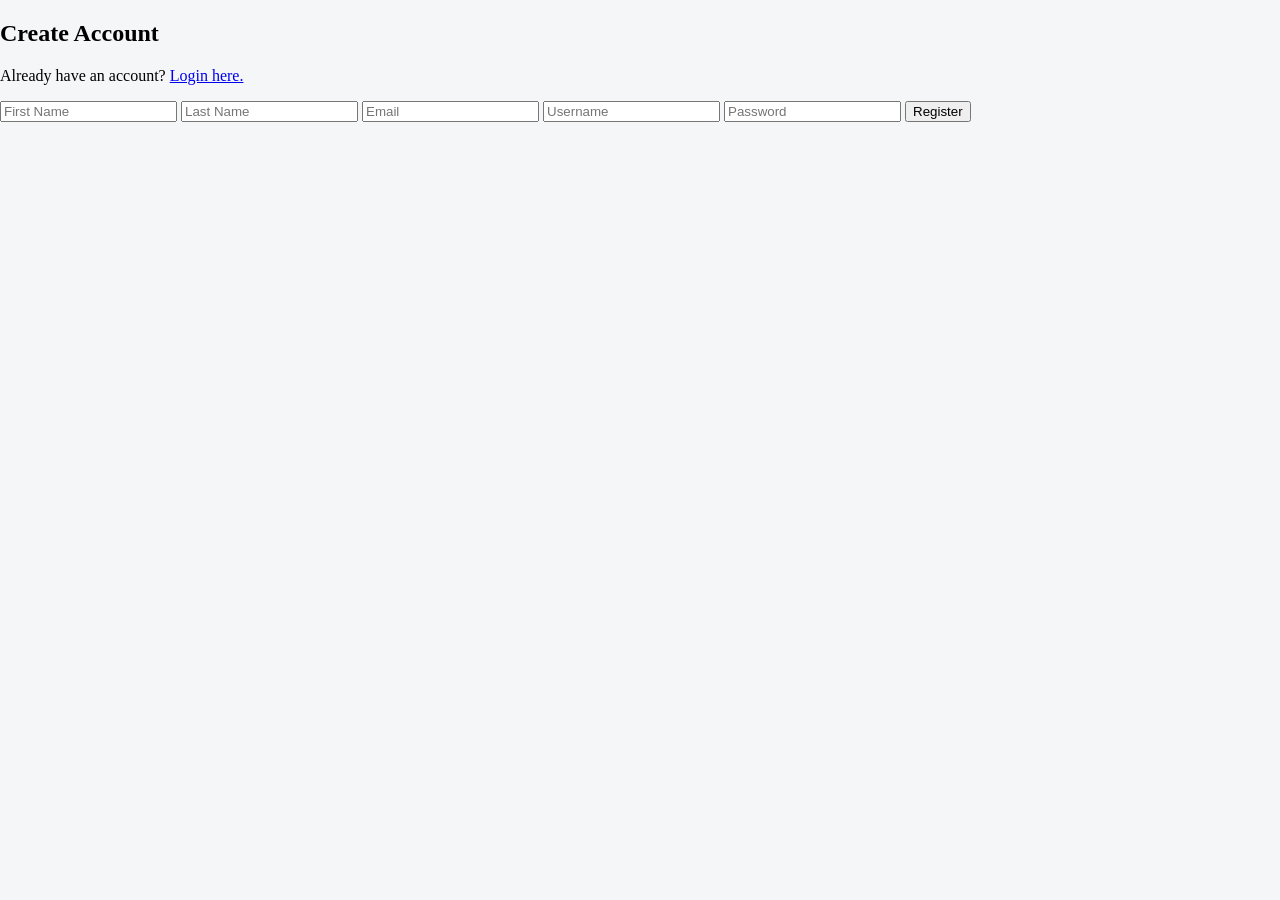
==== frontend/register.html @ a900df8d "register page." ====
<!DOCTYPE html>
<html>

<head>
    <title>TrackHire - Register</title>

    <link rel="stylesheet" href="css/style.css">

    <!-- Google Font -->
    <link href="https://fonts.googleapis.com/css2?family=Inter:wght@300;400;600&display=swap" rel="stylesheet">
</head>

<body>

    <div class="login-container">

        <h2>Create Account</h2>

        <p class="signup-text">
            Already have an account?
            <a href="index.html" class="signup-link">Login here.</a>
        </p>

        <input id="firstName" placeholder="First Name">
        <input id="lastName" placeholder="Last Name">
        <input id="email" placeholder="Email">
        <input id="username" placeholder="Username">
        <input id="password" type="password" placeholder="Password">

        <button class="login-btn" onclick="register()">Register</button>

    </div>

    <script src="js/register.js"></script>

</body>

</html>
---- frontend/css/style.css ----
body {
    font-family: 'Roboto';
    background-color: #f4f6f8;
    margin: 0;
}

h1 {
    font-size: 48px;
    margin-left: 80px;
    margin-top: 40px;
    color: #292536;
}

.card {
    width: 580px;
    height: 480px;

    background-color: #292536;

    margin: auto;
    margin-top: 120px;
    border-radius: 20px;
    display: flex;
    flex-direction: column;
    align-items: center;
    padding-top: 40px;
}

.card h2 {
    font-weight: 400;
    margin-bottom: 40px;
    color: #f4f6f8;
}

.card input {
    width: 70%;
    padding: 12px;

    border: none;
    border-radius: 8px;

    margin-bottom: 20px;
}

.card button {

    width: 75%;
    padding: 12px;

    border: none;
    border-radius: 10px;

    background: #2d72d9;
    color: #292536;

    cursor: pointer;
    background-color: #f4f6f8;
}

.card p {
    font-size: 14px;
    color: #f4f6f8;
}

.card .sub-btn {
    background: none;
    border: none;
    padding: 0;

    color: #7aa2ff;
    font-size: 14px;

    text-decoration: underline;
    cursor: pointer;
    display: inline;
    width: auto;
}
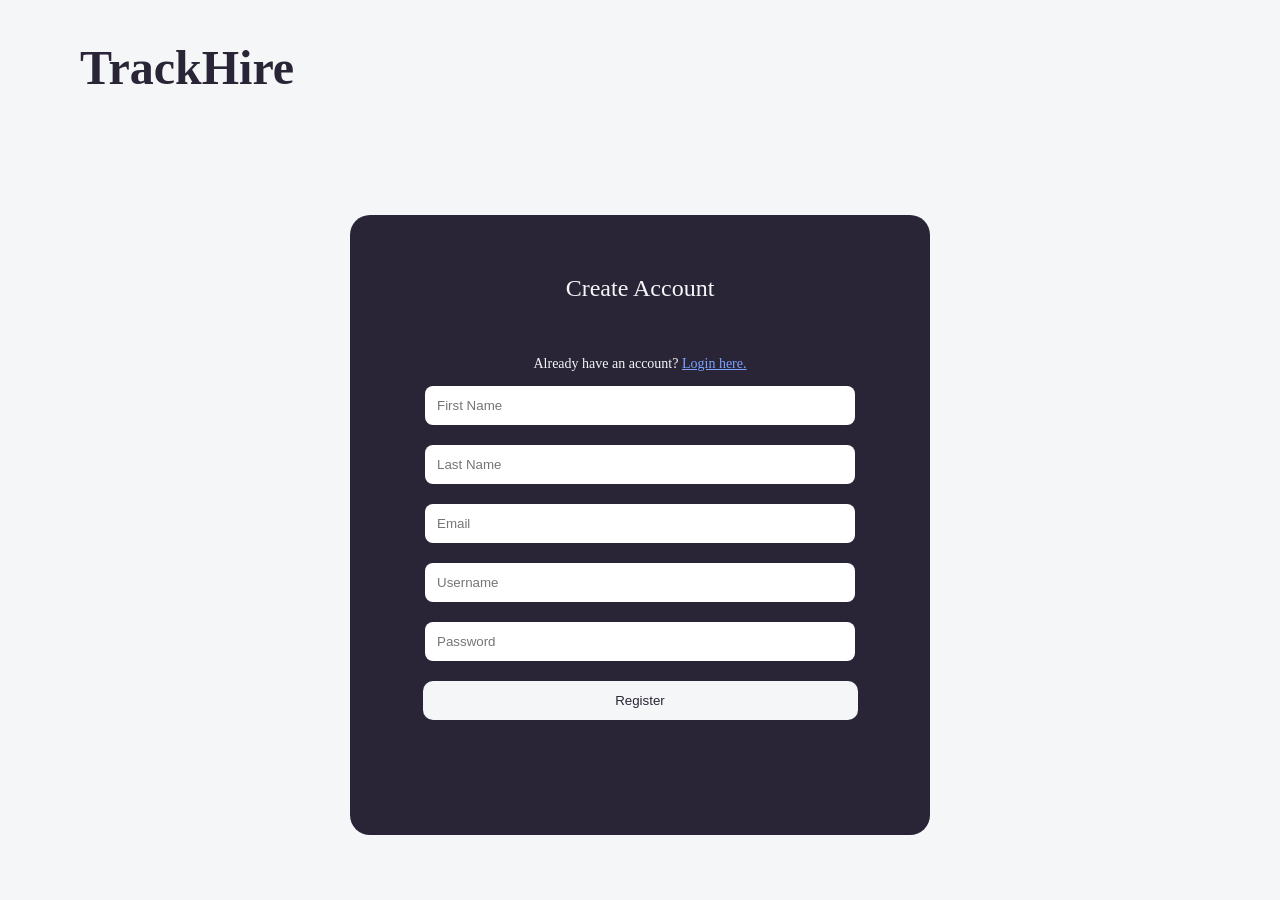
==== commit 116936ac: "ui edits" ====
--- a/frontend/register.html
+++ b/frontend/register.html
@@ -4,7 +4,7 @@
 <head>
     <title>TrackHire - Register</title>
 
-    <link rel="stylesheet" href="css/style.css">
+    <link rel="stylesheet" href="css/registerPage.css">
 
     <!-- Google Font -->
     <link href="https://fonts.googleapis.com/css2?family=Inter:wght@300;400;600&display=swap" rel="stylesheet">
@@ -12,7 +12,9 @@
 
 <body>
 
-    <div class="login-container">
+    <h1>TrackHire</h1>
+
+    <div class="register-container">
 
         <h2>Create Account</h2>
 
--- a/frontend/css/registerPage.css
+++ b/frontend/css/registerPage.css
@@ -0,0 +1,71 @@
+body {
+    font-family: 'Roboto';
+    background-color: #f4f6f8;
+    margin: 0;
+}
+
+
+h1 {
+    font-size: 48px;
+    margin-left: 80px;
+    margin-top: 40px;
+    color: #292536;
+}
+
+
+.register-container {
+    width: 580px;
+    height: 580px;
+
+    background-color: #292536;
+
+    margin: auto;
+    margin-top: 120px;
+    border-radius: 20px;
+    display: flex;
+    flex-direction: column;
+    align-items: center;
+    padding-top: 40px;
+}
+
+.register-container h2 {
+    font-weight: 400;
+    margin-bottom: 40px;
+    color: #f4f6f8;
+}
+
+.register-container input {
+    width: 70%;
+    padding: 12px;
+
+    border: none;
+    border-radius: 8px;
+
+    margin-bottom: 20px;
+}
+
+.register-container button {
+
+    width: 75%;
+    padding: 12px;
+
+    border: none;
+    border-radius: 10px;
+
+    background: #2d72d9;
+    color: #292536;
+
+    cursor: pointer;
+    background-color: #f4f6f8;
+}
+
+.register-container p {
+    font-size: 14px;
+    color: #f4f6f8;
+}
+
+.register-container .signup-link {
+    font-size: 14px;
+    color: #7aa2ff;
+}
+
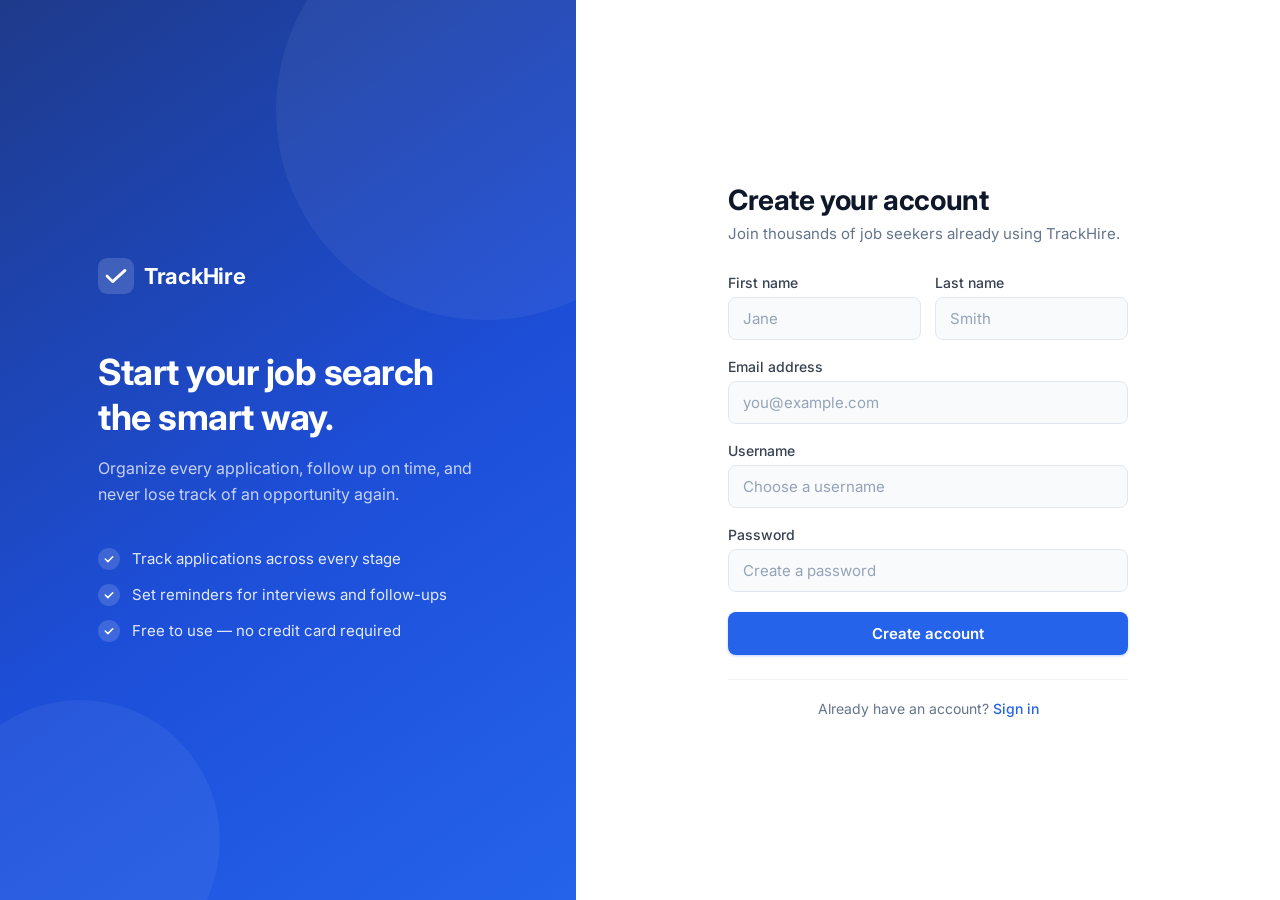
==== commit e61731ed: "Updated the UI and created the SQL file." ====
--- a/frontend/register.html
+++ b/frontend/register.html
@@ -1,35 +1,131 @@
 <!DOCTYPE html>
-<html>
+<html lang="en">
 
 <head>
-    <title>TrackHire - Register</title>
-
+    <meta charset="UTF-8">
+    <meta name="viewport" content="width=device-width, initial-scale=1.0">
+    <title>Create Account — TrackHire</title>
     <link rel="stylesheet" href="css/registerPage.css">
-
-    <!-- Google Font -->
-    <link href="https://fonts.googleapis.com/css2?family=Inter:wght@300;400;600&display=swap" rel="stylesheet">
+    <link rel="preconnect" href="https://fonts.googleapis.com">
+    <link rel="preconnect" href="https://fonts.gstatic.com" crossorigin>
+    <link href="https://fonts.googleapis.com/css2?family=Inter:wght@400;500;600;700&display=swap" rel="stylesheet">
 </head>
 
 <body>
 
-    <h1>TrackHire</h1>
+    <div class="page-wrapper">
 
-    <div class="register-container">
+        <!-- Left branding panel -->
+        <div class="brand-panel">
+            <div class="brand-content">
+                <div class="logo">
+                    <svg class="logo-icon" viewBox="0 0 32 32" fill="none" xmlns="http://www.w3.org/2000/svg">
+                        <rect width="32" height="32" rx="8" fill="white" fill-opacity="0.15"/>
+                        <path d="M8 16l5 5 11-10" stroke="white" stroke-width="2.5" stroke-linecap="round" stroke-linejoin="round"/>
+                    </svg>
+                    <span class="logo-text">TrackHire</span>
+                </div>
+                <div class="brand-headline">
+                    <h1>Start your job search<br>the smart way.</h1>
+                    <p>Organize every application, follow up on time, and never lose track of an opportunity again.</p>
+                </div>
+                <ul class="feature-list">
+                    <li>
+                        <span class="feature-icon">
+                            <svg viewBox="0 0 16 16" fill="none" xmlns="http://www.w3.org/2000/svg">
+                                <path d="M3 8l3.5 3.5L13 5" stroke="white" stroke-width="2" stroke-linecap="round" stroke-linejoin="round"/>
+                            </svg>
+                        </span>
+                        Track applications across every stage
+                    </li>
+                    <li>
+                        <span class="feature-icon">
+                            <svg viewBox="0 0 16 16" fill="none" xmlns="http://www.w3.org/2000/svg">
+                                <path d="M3 8l3.5 3.5L13 5" stroke="white" stroke-width="2" stroke-linecap="round" stroke-linejoin="round"/>
+                            </svg>
+                        </span>
+                        Set reminders for interviews and follow-ups
+                    </li>
+                    <li>
+                        <span class="feature-icon">
+                            <svg viewBox="0 0 16 16" fill="none" xmlns="http://www.w3.org/2000/svg">
+                                <path d="M3 8l3.5 3.5L13 5" stroke="white" stroke-width="2" stroke-linecap="round" stroke-linejoin="round"/>
+                            </svg>
+                        </span>
+                        Free to use — no credit card required
+                    </li>
+                </ul>
+            </div>
+        </div>
 
-        <h2>Create Account</h2>
+        <!-- Right form panel -->
+        <div class="form-panel">
+            <div class="form-container">
+                <div class="form-header">
+                    <h2>Create your account</h2>
+                    <p>Join thousands of job seekers already using TrackHire.</p>
+                </div>
 
-        <p class="signup-text">
-            Already have an account?
-            <a href="index.html" class="signup-link">Login here.</a>
-        </p>
+                <form class="register-form" onsubmit="event.preventDefault(); register();">
+                    <div class="field-row">
+                        <div class="field-group">
+                            <label for="firstName">First name</label>
+                            <input
+                                id="firstName"
+                                type="text"
+                                placeholder="Jane"
+                                autocomplete="given-name"
+                            >
+                        </div>
+                        <div class="field-group">
+                            <label for="lastName">Last name</label>
+                            <input
+                                id="lastName"
+                                type="text"
+                                placeholder="Smith"
+                                autocomplete="family-name"
+                            >
+                        </div>
+                    </div>
 
-        <input id="firstName" placeholder="First Name">
-        <input id="lastName" placeholder="Last Name">
-        <input id="email" placeholder="Email">
-        <input id="username" placeholder="Username">
-        <input id="password" type="password" placeholder="Password">
+                    <div class="field-group">
+                        <label for="email">Email address</label>
+                        <input
+                            id="email"
+                            type="email"
+                            placeholder="you@example.com"
+                            autocomplete="email"
+                        >
+                    </div>
 
-        <button class="login-btn" onclick="register()">Register</button>
+                    <div class="field-group">
+                        <label for="username">Username</label>
+                        <input
+                            id="username"
+                            type="text"
+                            placeholder="Choose a username"
+                            autocomplete="username"
+                        >
+                    </div>
+
+                    <div class="field-group">
+                        <label for="password">Password</label>
+                        <input
+                            id="password"
+                            type="password"
+                            placeholder="Create a password"
+                            autocomplete="new-password"
+                        >
+                    </div>
+
+                    <button type="submit" class="btn-primary">Create account</button>
+                </form>
+
+                <div class="form-footer">
+                    <p>Already have an account? <a href="index.html" class="link">Sign in</a></p>
+                </div>
+            </div>
+        </div>
 
     </div>
 
@@ -37,4 +133,4 @@
 
 </body>
 
-</html>+</html>
--- a/frontend/css/registerPage.css
+++ b/frontend/css/registerPage.css
@@ -1,71 +1,308 @@
+*, *::before, *::after {
+    box-sizing: border-box;
+    margin: 0;
+    padding: 0;
+}
+
 body {
-    font-family: 'Roboto';
-    background-color: #f4f6f8;
-    margin: 0;
-}
-
-
-h1 {
-    font-size: 48px;
-    margin-left: 80px;
-    margin-top: 40px;
-    color: #292536;
-}
-
-
-.register-container {
-    width: 580px;
-    height: 580px;
-
-    background-color: #292536;
-
-    margin: auto;
-    margin-top: 120px;
-    border-radius: 20px;
+    font-family: 'Inter', sans-serif;
+    background-color: #f8fafc;
+    height: 100vh;
+    overflow: hidden;
+}
+
+/* ── Layout ── */
+
+.page-wrapper {
+    display: flex;
+    height: 100vh;
+}
+
+/* ── Brand panel (left) ── */
+
+.brand-panel {
+    flex: 0 0 45%;
+    background: linear-gradient(145deg, #1e3a8a 0%, #1d4ed8 55%, #2563eb 100%);
+    display: flex;
+    align-items: center;
+    justify-content: center;
+    padding: 48px;
+    position: relative;
+    overflow: hidden;
+}
+
+.brand-panel::before,
+.brand-panel::after {
+    content: '';
+    position: absolute;
+    border-radius: 50%;
+    background: rgba(255, 255, 255, 0.05);
+}
+
+.brand-panel::before {
+    width: 420px;
+    height: 420px;
+    top: -100px;
+    right: -120px;
+}
+
+.brand-panel::after {
+    width: 280px;
+    height: 280px;
+    bottom: -80px;
+    left: -60px;
+}
+
+.brand-content {
+    position: relative;
+    z-index: 1;
+    max-width: 380px;
+    color: white;
+}
+
+/* Logo */
+.logo {
+    display: flex;
+    align-items: center;
+    gap: 10px;
+    margin-bottom: 56px;
+}
+
+.logo-icon {
+    width: 36px;
+    height: 36px;
+    flex-shrink: 0;
+}
+
+.logo-text {
+    font-size: 22px;
+    font-weight: 700;
+    letter-spacing: -0.3px;
+    color: white;
+}
+
+/* Headline */
+.brand-headline h1 {
+    font-size: 36px;
+    font-weight: 700;
+    line-height: 1.25;
+    letter-spacing: -0.5px;
+    margin-bottom: 16px;
+}
+
+.brand-headline p {
+    font-size: 16px;
+    font-weight: 400;
+    line-height: 1.6;
+    color: rgba(255, 255, 255, 0.75);
+    margin-bottom: 40px;
+}
+
+/* Feature list */
+.feature-list {
+    list-style: none;
     display: flex;
     flex-direction: column;
-    align-items: center;
-    padding-top: 40px;
-}
-
-.register-container h2 {
-    font-weight: 400;
-    margin-bottom: 40px;
-    color: #f4f6f8;
-}
-
-.register-container input {
-    width: 70%;
+    gap: 14px;
+}
+
+.feature-list li {
+    display: flex;
+    align-items: center;
+    gap: 12px;
+    font-size: 15px;
+    color: rgba(255, 255, 255, 0.88);
+    line-height: 1.4;
+}
+
+.feature-icon {
+    flex-shrink: 0;
+    width: 22px;
+    height: 22px;
+    background: rgba(255, 255, 255, 0.15);
+    border-radius: 50%;
+    display: flex;
+    align-items: center;
+    justify-content: center;
+}
+
+.feature-icon svg {
+    width: 12px;
+    height: 12px;
+}
+
+/* ── Form panel (right) ── */
+
+.form-panel {
+    flex: 1;
+    display: flex;
+    align-items: center;
+    justify-content: center;
+    padding: 48px;
+    background: #ffffff;
+    overflow-y: auto;
+}
+
+.form-container {
+    width: 100%;
+    max-width: 400px;
+}
+
+/* Form header */
+.form-header {
+    margin-bottom: 28px;
+}
+
+.form-header h2 {
+    font-size: 28px;
+    font-weight: 700;
+    color: #0f172a;
+    letter-spacing: -0.4px;
+    margin-bottom: 6px;
+}
+
+.form-header p {
+    font-size: 15px;
+    color: #64748b;
+    line-height: 1.5;
+}
+
+/* Form */
+.register-form {
+    display: flex;
+    flex-direction: column;
+    gap: 18px;
+    margin-bottom: 24px;
+}
+
+/* Side-by-side first/last name row */
+.field-row {
+    display: flex;
+    gap: 14px;
+}
+
+.field-row .field-group {
+    flex: 1;
+}
+
+.field-group {
+    display: flex;
+    flex-direction: column;
+    gap: 6px;
+}
+
+.field-group label {
+    font-size: 14px;
+    font-weight: 500;
+    color: #374151;
+}
+
+.field-group input {
+    width: 100%;
+    padding: 11px 14px;
+    font-size: 15px;
+    font-family: 'Inter', sans-serif;
+    color: #0f172a;
+    background: #f8fafc;
+    border: 1.5px solid #e2e8f0;
+    border-radius: 8px;
+    outline: none;
+    transition: border-color 0.15s ease, box-shadow 0.15s ease, background 0.15s ease;
+}
+
+.field-group input::placeholder {
+    color: #94a3b8;
+}
+
+.field-group input:hover {
+    border-color: #cbd5e1;
+}
+
+.field-group input:focus {
+    border-color: #2563eb;
+    background: #ffffff;
+    box-shadow: 0 0 0 3px rgba(37, 99, 235, 0.1);
+}
+
+/* Primary button */
+.btn-primary {
+    width: 100%;
     padding: 12px;
-
+    font-size: 15px;
+    font-family: 'Inter', sans-serif;
+    font-weight: 600;
+    color: #ffffff;
+    background: #2563eb;
     border: none;
     border-radius: 8px;
-
-    margin-bottom: 20px;
-}
-
-.register-container button {
-
-    width: 75%;
-    padding: 12px;
-
-    border: none;
-    border-radius: 10px;
-
-    background: #2d72d9;
-    color: #292536;
-
     cursor: pointer;
-    background-color: #f4f6f8;
-}
-
-.register-container p {
+    margin-top: 2px;
+    transition: background 0.15s ease, transform 0.1s ease, box-shadow 0.15s ease;
+    box-shadow: 0 1px 3px rgba(37, 99, 235, 0.3);
+}
+
+.btn-primary:hover {
+    background: #1d4ed8;
+    box-shadow: 0 4px 12px rgba(37, 99, 235, 0.35);
+}
+
+.btn-primary:active {
+    transform: translateY(1px);
+    box-shadow: 0 1px 4px rgba(37, 99, 235, 0.25);
+}
+
+/* Footer */
+.form-footer {
+    text-align: center;
+    padding-top: 20px;
+    border-top: 1px solid #f1f5f9;
+}
+
+.form-footer p {
     font-size: 14px;
-    color: #f4f6f8;
-}
-
-.register-container .signup-link {
-    font-size: 14px;
-    color: #7aa2ff;
-}
-
+    color: #64748b;
+}
+
+.link {
+    color: #2563eb;
+    text-decoration: none;
+    font-weight: 500;
+    transition: color 0.15s ease;
+}
+
+.link:hover {
+    color: #1d4ed8;
+    text-decoration: underline;
+}
+
+/* ── Responsive ── */
+
+@media (max-width: 768px) {
+    body {
+        overflow: auto;
+    }
+
+    .page-wrapper {
+        flex-direction: column;
+        height: auto;
+        min-height: 100vh;
+    }
+
+    .brand-panel {
+        flex: none;
+        padding: 32px 24px;
+    }
+
+    .brand-headline h1 {
+        font-size: 26px;
+    }
+
+    .form-panel {
+        padding: 40px 24px;
+    }
+
+    .field-row {
+        flex-direction: column;
+        gap: 18px;
+    }
+}
